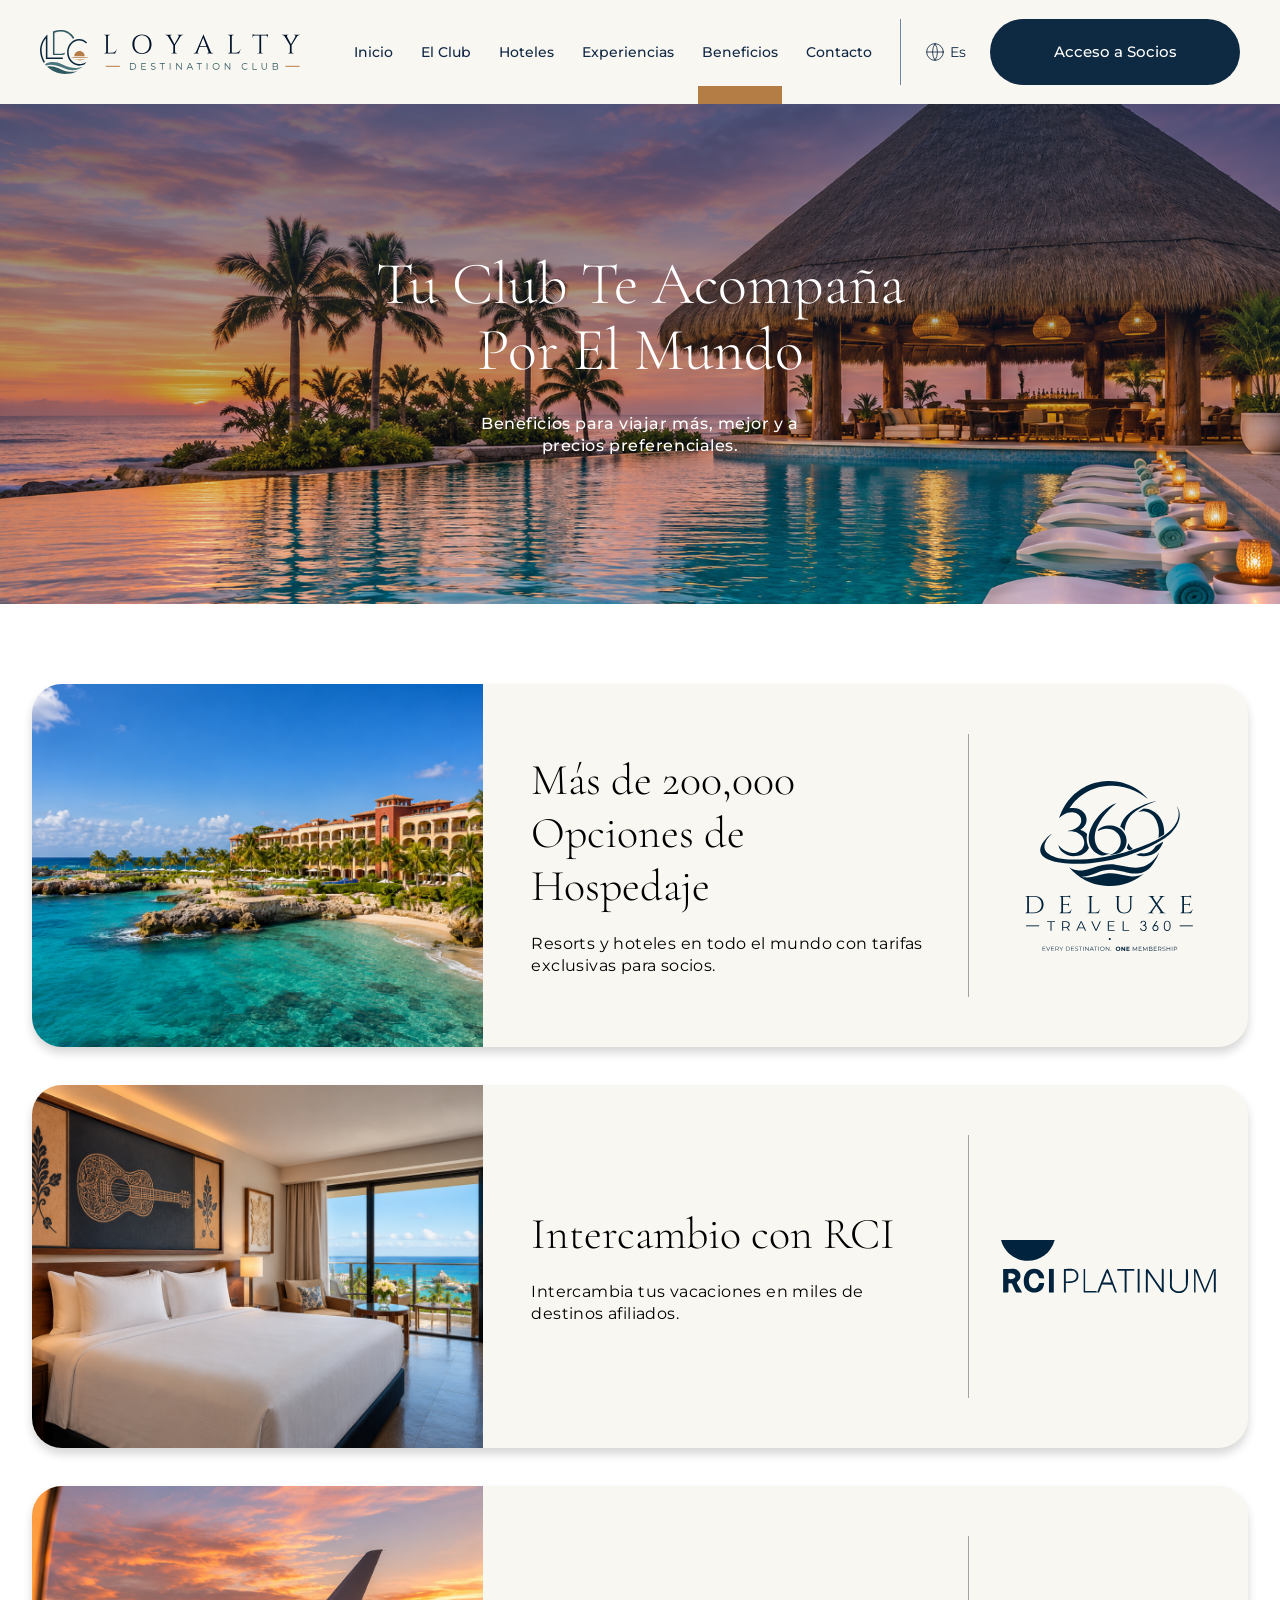
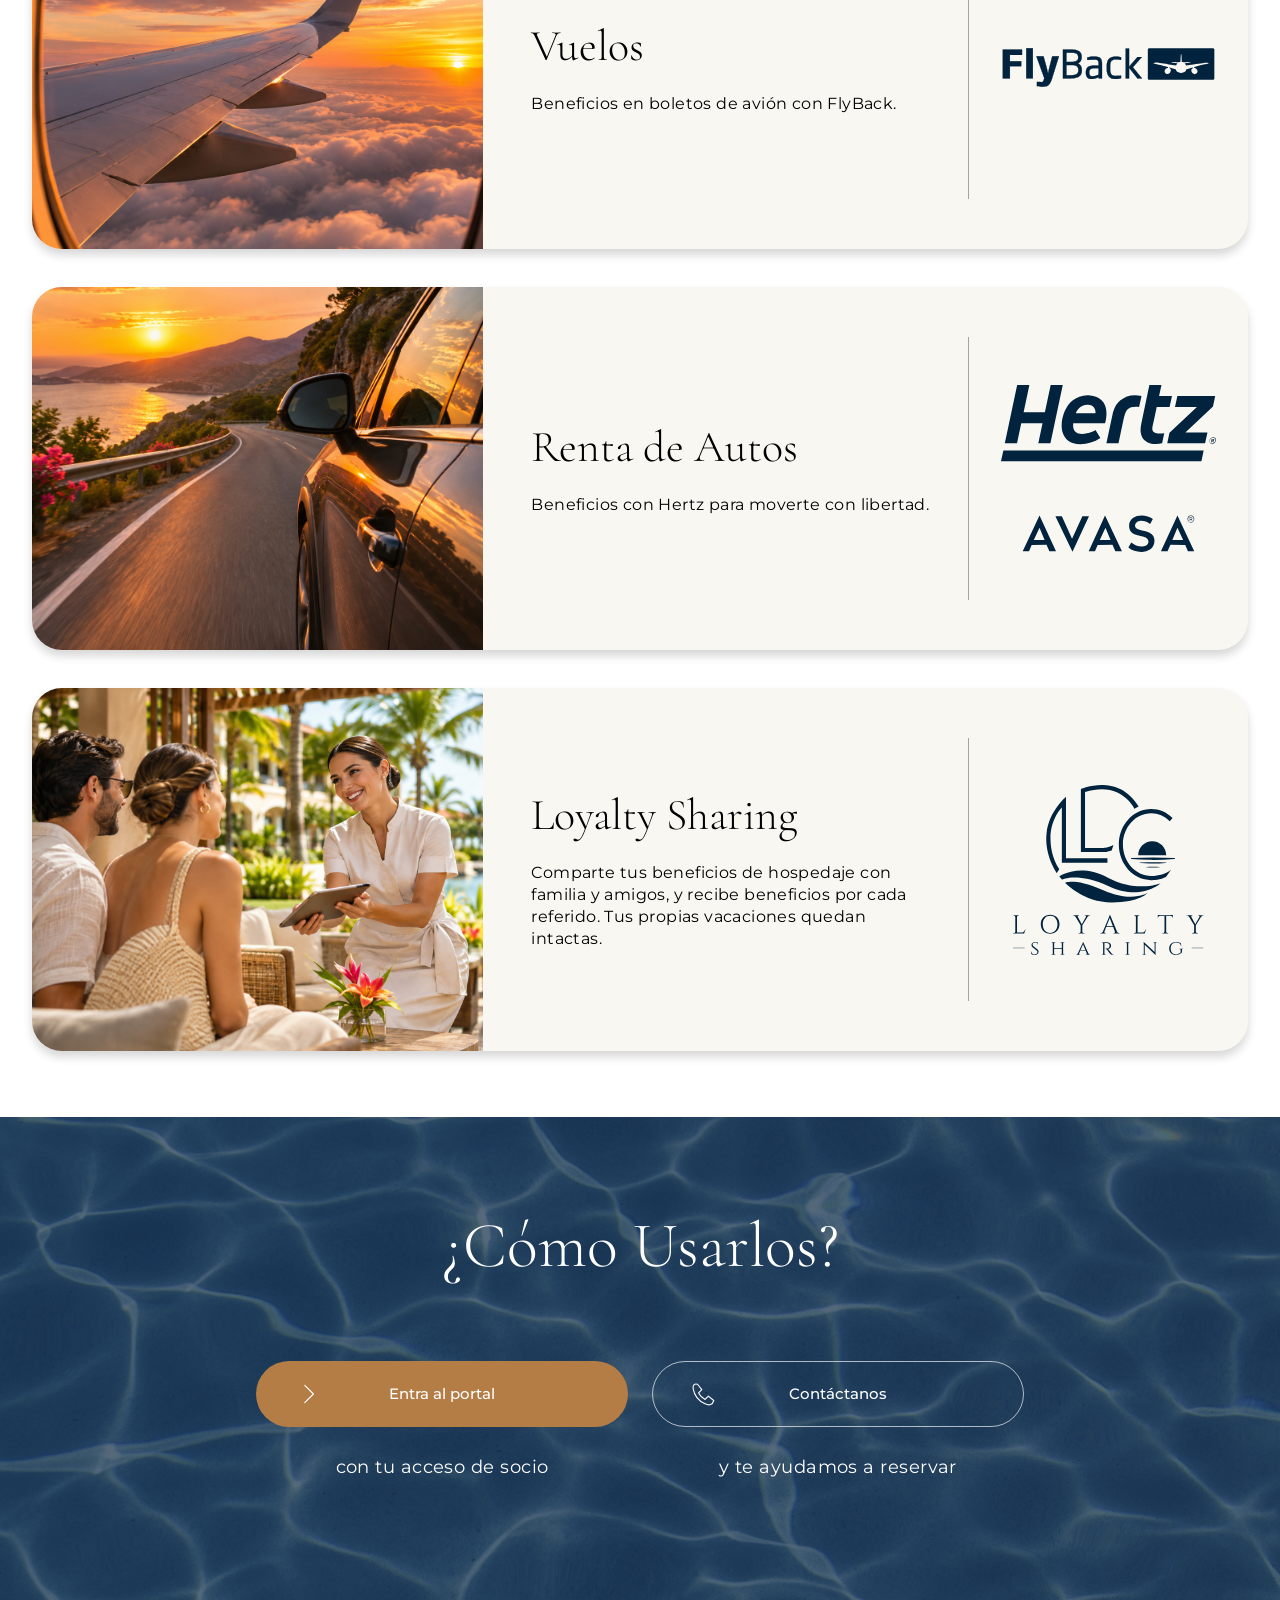
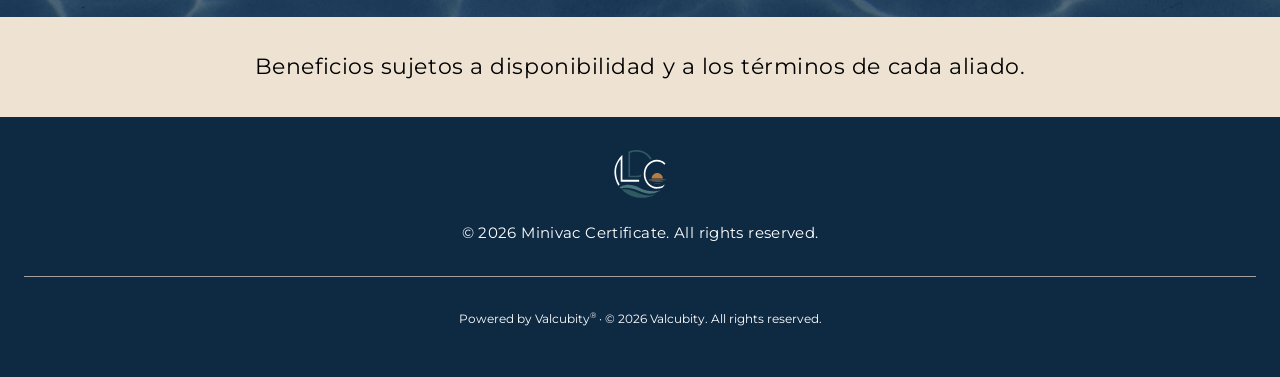
==== beneficios.html @ 190aebc0 "feature: mejoras" ====
<!DOCTYPE html>
<html lang="es">
  <head>
    <meta charset="UTF-8" />
    <meta name="viewport" content="width=device-width, initial-scale=1" />
    <meta
      name="description"
      content="Loyalty Destination Club. Hoteles, viajes y experiencias en el Caribe mexicano."
    />
    <title>Beneficios | Loyalty Destination Club</title>
    <link rel="icon" href="assets/mark.svg" type="image/svg+xml" />
    <link rel="stylesheet" href="fonts/fonts.css" />
    <link rel="stylesheet" href="css/general.css" />
    <link rel="stylesheet" href="css/beneficios.css" />
    <script src="js/principal.js" defer></script>
  </head>
  <body class="">
    <a class="skip-link" href="#contenido">Saltar al contenido</a>

    <!-- COMPONENTE: Cabecera y navegación principal -->
    <header class="site-header">
      <div class="site-header__inner">
        <a class="site-brand" href="index.html" aria-label="Loyalty Destination Club: inicio">
          <img src="assets/logo.svg" alt="Loyalty Destination Club" width="326" height="55" />
        </a>
        <button
          class="menu-toggle"
          type="button"
          aria-label="Abrir menú"
          aria-expanded="false"
          aria-controls="main-navigation"
          data-menu-toggle
        >
          <svg
            class="icon"
            viewBox="0 0 24 24"
            fill="none"
            stroke="currentColor"
            stroke-width="1"
            stroke-linecap="round"
            stroke-linejoin="round"
            aria-hidden="true"
          >
            <path d="M3 5h18M3 12h18M3 19h18" />
          </svg>
        </button>
        <nav class="main-navigation" id="main-navigation" aria-label="Navegación principal">
          <ul>
            <li><a href="index.html">Inicio</a></li>
            <li><a href="el-club.html">El Club</a></li>
            <li><a href="hoteles.html">Hoteles</a></li>
            <li><a href="experiencias.html">Experiencias</a></li>
            <li><a href="beneficios.html" aria-current="page">Beneficios</a></li>
            <li><a href="contacto.html">Contacto</a></li>
          </ul>
        </nav>
        <div class="site-header__actions">
          <button
            class="language-control"
            type="button"
            aria-label="Idioma: español"
            data-action="cambiar-idioma"
          >
            <svg
              class="icon"
              viewBox="0 0 24 24"
              fill="none"
              stroke="currentColor"
              stroke-width="1"
              stroke-linecap="round"
              stroke-linejoin="round"
              aria-hidden="true"
            >
              <circle cx="12" cy="12" r="10" />
              <path d="M2 12h20M12 2a18 18 0 0 1 0 20 18 18 0 0 1 0-20" /></svg
            ><span>Es</span>
          </button>
          <a class="button button--nav" href="login.html">Acceso a Socios</a>
        </div>
      </div>
    </header>

    <main id="contenido">
      <!-- COMPONENTE: Banner principal -->
      <section class="hero" aria-labelledby="hero-title">
        <img class="hero__image" src="assets/hero-beneficios.webp" alt="" fetchpriority="high" />
        <div class="hero__overlay"></div>
        <div class="hero__content">
          <h1 id="hero-title">Tu Club Te Acompaña<br />Por El Mundo</h1>
          <p class="hero__description">
            Beneficios para viajar más, mejor y a<br />precios preferenciales.
          </p>
        </div>
      </section>

      <section class="lista-beneficios" aria-label="Beneficios de la membresía">
        <article class="tarjeta-beneficio">
          <img
            class="foto-beneficio"
            src="assets/beneficio-hospedaje.webp"
            alt="Hotel frente al mar Caribe"
          />
          <div class="texto-beneficio">
            <h2>Más de 200,000<br />Opciones de Hospedaje</h2>
            <p>Resorts y hoteles en todo el mundo con tarifas exclusivas para socios.</p>
          </div>
          <div class="aliado-beneficio">
            <img src="assets/deluxe-travel.svg" alt="Deluxe Travel 360" />
          </div>
        </article>

        <article class="tarjeta-beneficio">
          <img
            class="foto-beneficio"
            src="assets/beneficio-rci.webp"
            alt="Habitación con balcón y vista al mar"
          />
          <div class="texto-beneficio">
            <h2>Intercambio con RCI</h2>
            <p>Intercambia tus vacaciones en miles de destinos afiliados.</p>
          </div>
          <div class="aliado-beneficio">
            <img src="assets/rci-platinum.svg" alt="RCI Platinum" />
          </div>
        </article>

        <article class="tarjeta-beneficio">
          <img
            class="foto-beneficio"
            src="assets/beneficio-vuelos.webp"
            alt="Vista del atardecer desde un avión"
          />
          <div class="texto-beneficio">
            <h2>Vuelos</h2>
            <p>Beneficios en boletos de avión con FlyBack.</p>
          </div>
          <div class="aliado-beneficio"><img src="assets/flyback.svg" alt="FlyBack" /></div>
        </article>

        <article class="tarjeta-beneficio">
          <img
            class="foto-beneficio"
            src="assets/beneficio-autos.webp"
            alt="Automóvil recorriendo una carretera junto al mar"
          />
          <div class="texto-beneficio">
            <h2>Renta de Autos</h2>
            <p>Beneficios con Hertz para moverte con libertad.</p>
          </div>
          <div class="aliado-beneficio"><img src="assets/hertz-avasa.svg" alt="Hertz Avasa" /></div>
        </article>

        <article class="tarjeta-beneficio">
          <img
            class="foto-beneficio"
            src="assets/atencion-socios.webp"
            alt="Una asesora atendiendo a una pareja en el resort"
          />
          <div class="texto-beneficio">
            <h2>Loyalty Sharing</h2>
            <p>
              Comparte tus beneficios de hospedaje con familia y amigos, y recibe beneficios por
              cada referido. Tus propias vacaciones quedan intactas.
            </p>
          </div>
          <div class="aliado-beneficio">
            <img src="assets/loyalty-sharing.svg" alt="Loyalty Sharing" />
          </div>
        </article>
      </section>

      <section class="como-usarlos" aria-labelledby="titulo-uso">
        <h2 id="titulo-uso">¿Cómo Usarlos?</h2>
        <div class="opciones-beneficios">
          <div>
            <a class="button button--gold" href="login.html"
              ><svg
                class="icon"
                viewBox="0 0 24 24"
                fill="none"
                stroke="currentColor"
                stroke-width="1"
                stroke-linecap="round"
                stroke-linejoin="round"
                aria-hidden="true"
              >
                <path d="m9 4 8 8-8 8" /></svg
              >Entra al portal</a
            >
            <p>con tu acceso de socio</p>
          </div>
          <div>
            <a class="button button--outline" href="contacto.html"
              ><svg
                class="icon"
                viewBox="0 0 24 24"
                fill="none"
                stroke="currentColor"
                stroke-width="1"
                stroke-linecap="round"
                stroke-linejoin="round"
                aria-hidden="true"
              >
                <path
                  d="m6 3 4 5-3 3c1.5 3 3 4.5 6 6l3-3 5 4c-1 4-4 5-8 3C6 18 3 13 2 7 1.5 4 3 2 6 3Z"
                /></svg
              >Contáctanos</a
            >
            <p>y te ayudamos a reservar</p>
          </div>
        </div>
      </section>

      <p class="aviso-beneficios">
        Beneficios sujetos a disponibilidad y a los términos de cada aliado.
      </p>
    </main>

    <!-- COMPONENTE: Pie de página -->
    <footer class="site-footer site-footer--dark">
      <img
        class="site-footer__mark"
        src="assets/portal-mark.svg"
        alt="Loyalty Destination Club"
        width="58"
        height="55"
      />
      <p class="site-footer__copyright">© 2026 Minivac Certificate. All rights reserved.</p>
      <div class="site-footer__provider">
        <p>Powered by Valcubity<sup>®</sup> · © 2026 Valcubity. All rights reserved.</p>
      </div>
    </footer>
  </body>
</html>
---- fonts/fonts.css ----
@font-face {
  font-family: "Cormorant Garamond";
  font-style: normal;
  font-weight: 300;
  font-display: swap;
  src: url(./font-1.ttf) format("truetype");
}
@font-face {
  font-family: "Cormorant Garamond";
  font-style: normal;
  font-weight: 400;
  font-display: swap;
  src: url(./font-2.ttf) format("truetype");
}
@font-face {
  font-family: "Montserrat";
  font-style: normal;
  font-weight: 400;
  font-display: swap;
  src: url(./font-3.ttf) format("truetype");
}
@font-face {
  font-family: "Montserrat";
  font-style: normal;
  font-weight: 500;
  font-display: swap;
  src: url(./font-4.ttf) format("truetype");
}
@font-face {
  font-family: "Montserrat";
  font-style: normal;
  font-weight: 600;
  font-display: swap;
  src: url(./font-5.ttf) format("truetype");
}
---- css/general.css ----
/* Colores, tipografías y componentes compartidos del diseño de Adobe XD. */
:root {
  --color-navy: #0e2a43;
  --color-heading: #102844;
  --color-gold: #b57d46;
  --color-gold-dark: #a9732e;
  --color-sand: #f9f7f2;
  --color-white: #ffffff;
  --color-ink: #000000;
  --color-muted: #808080;
  --color-border: #a3a3a3;
  --font-body: "Montserrat", Arial, sans-serif;
  --font-heading: "Cormorant Garamond", Georgia, serif;
  --shadow-card: 0 6px 10px #00000029;
}

/* Estilos base. */
*,
*::before,
*::after {
  box-sizing: border-box;
}

html {
  scroll-behavior: smooth;
  scroll-padding-top: 24px;
}

body {
  margin: 0;
  color: var(--color-ink);
  background: var(--color-white);
  font-family: var(--font-body);
  font-size: 18px;
  line-height: 1.35;
  -webkit-font-smoothing: antialiased;
}

h1,
h2,
h3,
p,
ul,
dl,
dd,
figure {
  margin: 0;
}

h1,
h2,
h3 {
  font-family: var(--font-heading);
  font-weight: 300;
}

a {
  color: inherit;
  text-decoration: none;
}

button,
input,
select,
textarea {
  font: inherit;
}

button {
  cursor: pointer;
}

button:disabled {
  cursor: default;
}

img {
  display: block;
  max-width: 100%;
}

[hidden] {
  display: none !important;
}

:focus-visible {
  outline: 3px solid var(--color-gold);
  outline-offset: 5px;
}

.icon {
  display: block;
  width: 24px;
  height: 24px;
  flex-shrink: 0;
}

.sr-only {
  position: absolute;
  width: 1px;
  height: 1px;
  margin: -1px;
  padding: 0;
  overflow: hidden;
  clip-path: inset(50%);
  white-space: nowrap;
  border: 0;
}

.skip-link {
  position: fixed;
  top: -100px;
  left: 20px;
  z-index: 100;
  padding: 12px;
  background: var(--color-white);
  color: var(--color-heading);
}

.skip-link:focus {
  top: 12px;
}

.wide-container {
  width: 100%;
  max-width: 1694px;
  margin-inline: auto;
}

.section--sand {
  background: var(--color-sand);
}

.section--navy {
  background: var(--color-navy);
  color: var(--color-white);
}

.eyebrow {
  color: var(--color-gold);
  font-family: var(--font-body);
  font-size: 18px;
  font-weight: 500;
  line-height: 22px;
  letter-spacing: 0.035em;
}

/* Botones y enlaces de acción. */
.button {
  display: inline-flex;
  align-items: center;
  justify-content: center;
  gap: 8px;
  min-height: 80px;
  max-width: 100%;
  padding: 18px 54px;
  border: 1px solid transparent;
  border-radius: 999px;
  background: var(--color-navy);
  color: var(--color-white);
  font-size: 18px;
  font-weight: 500;
  line-height: 24px;
  text-align: center;
  transition: background-color 180ms ease;
}

.button:hover {
  background: #1a405f;
}

.button--gold {
  background: var(--color-gold);
}

.button--gold:hover {
  background: var(--color-gold-dark);
}

.button--outline {
  border-color: #ffffffa6;
  background: transparent;
}

.button--outline:hover {
  background: #ffffff1a;
}

.button--wide {
  width: 590px;
}

.inline-link {
  display: inline;
  padding: 0;
  border: 0;
  background: transparent;
  color: inherit;
  text-decoration: underline;
  text-underline-offset: 2px;
}

/* Cabecera y navegación principal. */
.site-header {
  position: relative;
  z-index: 30;
  height: 128px;
  background: var(--color-sand);
}

.site-header__inner {
  display: flex;
  align-items: center;
  justify-content: space-between;
  gap: 40px;
  width: calc(100% - 128px);
  max-width: 1668px;
  height: 100%;
  margin-inline: auto;
}

.site-brand {
  flex-shrink: 0;
}

.site-brand img {
  width: 326px;
  height: auto;
}

.main-navigation {
  align-self: stretch;
  margin-left: auto;
}

.main-navigation ul {
  display: flex;
  align-items: stretch;
  gap: 42px;
  height: 100%;
  padding: 0;
  list-style: none;
}

.main-navigation li {
  display: flex;
}

.main-navigation a {
  position: relative;
  display: flex;
  align-items: center;
  color: var(--color-heading);
  font-size: 18px;
  font-weight: 500;
  white-space: nowrap;
}

.main-navigation a[aria-current="page"]::after {
  position: absolute;
  bottom: 0;
  left: -4px;
  right: -4px;
  height: 24px;
  background: var(--color-gold);
  content: "";
}

.site-header__actions {
  display: flex;
  align-items: center;
  gap: 40px;
  padding-left: 32px;
  border-left: 1px solid #6989a5;
}

.language-control {
  display: flex;
  align-items: center;
  gap: 5px;
  padding: 0;
  border: 0;
  background: transparent;
  color: var(--color-heading);
  font-size: 14px;
}

.language-control .icon {
  width: 20px;
  height: 20px;
}

.button--nav {
  width: 308px;
  padding-inline: 24px;
}

.menu-toggle {
  display: none;
  align-items: center;
  justify-content: center;
  padding: 8px;
  border: 0;
  background: transparent;
  color: var(--color-heading);
}

/* Banner principal. */
.hero {
  position: relative;
  display: flex;
  align-items: center;
  justify-content: center;
  min-height: 570px;
  padding: 60px 32px;
  overflow: hidden;
  color: var(--color-white);
  text-align: center;
}

.hero__image,
.hero__overlay {
  position: absolute;
  inset: 0;
  width: 100%;
  height: 100%;
}

.hero__image {
  object-fit: cover;
}

.hero__overlay {
  background: linear-gradient(180deg, #102844 0%, #03080e00 100%);
  opacity: 0.59;
}

.hero__content {
  position: relative;
  width: 100%;
  max-width: 1260px;
}

.hero h1 {
  font-size: 66px;
  line-height: 1.1;
}

.hero .eyebrow + h1 {
  margin-top: 18px;
}

.hero__description {
  margin-top: 40px;
  font-size: 18px;
  font-weight: 500;
  line-height: 24px;
  letter-spacing: 0.035em;
}

.hero__actions {
  display: flex;
  align-items: center;
  justify-content: center;
  flex-wrap: wrap;
  gap: 22px;
  margin-top: 44px;
}

.hero__actions .button {
  min-width: 308px;
}

/* Encabezados y acciones de sección. */
.section-heading {
  text-align: center;
}

.section-heading h2 {
  margin-top: 14px;
  color: var(--color-heading);
  font-size: 66px;
  line-height: 74px;
}

.section-heading__description {
  margin-top: 24px;
  font-size: 18px;
  line-height: 24px;
  letter-spacing: 0.025em;
}

.section--navy .section-heading h2 {
  color: var(--color-white);
}

.section-actions {
  display: flex;
  align-items: center;
  justify-content: center;
  flex-wrap: wrap;
  gap: 24px;
  text-align: center;
}

.section-label {
  color: var(--color-gold);
  font-family: var(--font-body);
  font-size: 30px;
  font-weight: 500;
  line-height: 36px;
}

/* Tarjeta de hotel. */
.hotel-card {
  height: 100%;
  overflow: hidden;
  border-radius: 40px;
  background: var(--color-white);
  color: var(--color-ink);
  box-shadow: var(--shadow-card);
}

.hotel-card > img {
  width: 100%;
  height: 278px;
  object-fit: cover;
}

.hotel-card__body {
  display: flex;
  align-items: center;
  justify-content: space-between;
  gap: 16px;
  min-height: 116px;
  padding: 24px 32px;
}

.hotel-card__body > div {
  min-width: 0;
}

.hotel-card__location {
  margin-bottom: 4px;
  color: var(--color-gold);
  font-size: 14px;
  font-weight: 500;
  line-height: 18px;
  letter-spacing: 0.025em;
}

.hotel-card h3 {
  font-size: 40px;
  line-height: 44px;
}

.hotel-card__link {
  display: flex;
  align-items: center;
  justify-content: center;
  width: 42px;
  height: 42px;
  flex-shrink: 0;
  padding: 8px;
  border: 1px solid #6989a5;
  border-radius: 50%;
  background: transparent;
  color: var(--color-heading);
}

.hotel-card__link:hover {
  background: var(--color-sand);
}

.hotel-grid {
  display: grid;
  grid-template-columns: repeat(4, minmax(0, 1fr));
  gap: 40px 26px;
  width: 100%;
  max-width: 1634px;
  margin-inline: auto;
}

/* Carrusel compartido: la lista sigue siendo desplazable sin JavaScript. */
.carousel {
  --carousel-visible: 3;
  --carousel-gap: 38px;
  position: relative;
  width: calc(100% - 160px);
  max-width: 1510px;
  margin-inline: auto;
}

.carousel__track {
  display: grid;
  grid-auto-flow: column;
  grid-auto-columns: calc(
    (100% - (var(--carousel-visible) - 1) * var(--carousel-gap)) / var(--carousel-visible)
  );
  gap: var(--carousel-gap);
  margin: 0;
  padding: 0 0 14px;
  overflow-x: auto;
  list-style: none;
  scroll-snap-type: x mandatory;
  scroll-behavior: smooth;
  scrollbar-width: none;
}

.carousel__track::-webkit-scrollbar {
  display: none;
}

.carousel__slide {
  min-width: 0;
  scroll-snap-align: start;
}

.carousel__control {
  position: absolute;
  top: 50%;
  z-index: 1;
  display: flex;
  align-items: center;
  justify-content: center;
  width: 52px;
  height: 60px;
  padding: 4px;
  border: 0;
  background: transparent;
  color: var(--color-heading);
  transform: translateY(-50%);
}

.carousel__control .icon {
  width: 48px;
  height: 48px;
  stroke-width: 1.5;
}

.carousel__control--previous {
  left: -90px;
}

.carousel__control--next {
  right: -90px;
}

.carousel__control:disabled {
  opacity: 0.45;
}

.section--navy .carousel__control {
  color: #9fbbd2;
}

/* Información de contacto. */
.contact-section {
  padding: 118px 40px 90px;
  background: var(--color-white);
}

.contact-section__inner {
  display: grid;
  grid-template-columns: minmax(0, 620px) minmax(0, 1fr);
  align-items: center;
  gap: 76px;
  width: 100%;
  max-width: 1610px;
  margin-inline: auto;
}

.contact-section__heading h2 {
  margin-top: 14px;
  font-size: 66px;
  line-height: 78px;
}

.contact-section__heading > p:last-child {
  margin-top: 24px;
  font-size: 18px;
  line-height: 24px;
  letter-spacing: 0.025em;
}

.contact-section__details {
  display: grid;
  grid-template-columns: 1fr 1fr 1.1fr 1.4fr;
  gap: 38px;
}

.contact-item dt {
  font-weight: 500;
}

.contact-item dt > .icon {
  width: 44px;
  height: 44px;
  margin-bottom: 24px;
}

.contact-item dt,
.contact-item dd {
  font-size: 18px;
  line-height: 22px;
  letter-spacing: 0.025em;
}

/* Pie de página. */
.site-footer {
  padding: 54px 24px 48px;
  background: var(--color-white);
  text-align: center;
}

.site-footer__mark {
  width: 58px;
  height: 53px;
  margin-inline: auto;
}

.site-footer__copyright {
  margin-top: 24px;
  font-size: 18px;
  line-height: 22px;
  letter-spacing: 0.025em;
}

.site-footer__provider {
  max-width: 1356px;
  margin: 32px auto 0;
  padding-top: 28px;
  border-top: 1px solid #a3a3a3;
  font-size: 14px;
  line-height: 20px;
}

.site-footer sup {
  font-size: 0.7em;
}

.site-footer--dark {
  padding-top: 28px;
  background: var(--color-navy);
  color: var(--color-white);
}

/* Adaptación a pantallas de escritorio más pequeñas. */
@media (max-width: 1599px) {
  body {
    font-size: 15px;
  }
  .site-header {
    height: 104px;
  }
  .site-header__inner {
    width: calc(100% - 80px);
    gap: 28px;
  }
  .site-brand img {
    width: 260px;
  }
  .main-navigation ul {
    gap: 28px;
  }
  .main-navigation a {
    font-size: 14px;
  }
  .main-navigation a[aria-current="page"]::after {
    height: 18px;
  }
  .site-header__actions {
    gap: 24px;
    padding-left: 24px;
  }
  .button {
    min-height: 66px;
    padding: 16px 38px;
    font-size: 15px;
  }
  .button--nav {
    width: 250px;
    padding-inline: 20px;
  }
  .button--wide {
    width: 500px;
  }
  .hero {
    min-height: 500px;
  }
  .hero h1 {
    font-size: 60px;
  }
  .hero__description {
    font-size: 16px;
    line-height: 22px;
    margin-top: 30px;
  }
  .hero__actions .button {
    min-width: 260px;
  }
  .eyebrow {
    font-size: 15px;
    line-height: 20px;
  }
  .section-heading h2 {
    font-size: 58px;
    line-height: 66px;
  }
  .section-heading__description {
    font-size: 16px;
    line-height: 22px;
  }
  .hotel-card h3 {
    font-size: 32px;
    line-height: 38px;
  }
  .hotel-card__body {
    padding: 20px 26px;
  }
  .hotel-card > img {
    height: 235px;
  }
  .contact-section__inner {
    grid-template-columns: minmax(0, 470px) minmax(0, 1fr);
    gap: 44px;
  }
  .contact-section__heading h2 {
    font-size: 52px;
    line-height: 62px;
  }
  .contact-section__details {
    gap: 24px;
  }
  .contact-item dt,
  .contact-item dd,
  .contact-section__heading > p:last-child {
    font-size: 14px;
    line-height: 20px;
  }
  .site-footer__copyright {
    font-size: 15px;
  }
  .site-footer__provider {
    font-size: 12px;
  }
}

@media (max-width: 1199px) {
  .site-header__inner {
    gap: 20px;
    width: calc(100% - 56px);
  }
  .site-brand img {
    width: 230px;
  }
  .main-navigation ul {
    gap: 20px;
  }
  .main-navigation a {
    font-size: 12px;
  }
  .site-header__actions {
    gap: 18px;
    padding-left: 18px;
  }
  .button--nav {
    width: 210px;
    font-size: 13px;
  }
  .hotel-grid {
    gap: 28px;
  }
  .hotel-card__body {
    padding-inline: 22px;
  }
  .hotel-card h3 {
    font-size: 28px;
    line-height: 32px;
  }
  .hotel-card__link {
    width: 36px;
    height: 36px;
    padding: 6px;
  }
  .carousel {
    --carousel-gap: 28px;
  }
  .carousel--hotels .hotel-card__body {
    padding-inline: 24px;
  }
  .contact-section {
    padding-block: 80px;
  }
  .contact-section__inner {
    grid-template-columns: 1fr;
    gap: 48px;
  }
}

/* Navegación móvil. */
@media (max-width: 1099px) {
  .site-header {
    height: 92px;
  }
  .site-header__inner {
    gap: 18px;
  }
  .site-brand {
    margin-right: auto;
  }
  .site-brand img {
    width: 240px;
  }
  .menu-toggle {
    display: flex;
  }
  .main-navigation {
    position: absolute;
    top: 100%;
    left: 0;
    right: 0;
    display: none;
    height: auto;
    padding: 12px 28px;
    background: var(--color-sand);
    border-top: 1px solid #d9d5cd;
    box-shadow: 0 8px 16px #00000014;
  }
  .main-navigation.is-open {
    display: block;
  }
  .main-navigation ul {
    flex-direction: column;
    gap: 0;
  }
  .main-navigation li {
    display: block;
  }
  .main-navigation a {
    display: block;
    padding: 14px 16px;
    font-size: 15px;
  }
  .main-navigation a[aria-current="page"]::after {
    top: 10px;
    bottom: 10px;
    left: 0;
    right: auto;
    width: 4px;
    height: auto;
  }
  .site-header__actions {
    gap: 20px;
  }
  .carousel {
    --carousel-visible: 2;
  }
  .hotel-grid {
    grid-template-columns: repeat(2, minmax(0, 1fr));
  }
}

@media (max-width: 767px) {
  body {
    font-size: 14px;
  }
  .site-header {
    height: 84px;
  }
  .site-header__inner {
    width: calc(100% - 32px);
    gap: 12px;
  }
  .site-brand img {
    width: 180px;
  }
  .site-header__actions {
    padding-left: 0;
    border-left: 0;
    gap: 10px;
  }
  .language-control {
    display: none;
  }
  .button {
    min-height: 54px;
    padding: 14px 26px;
    font-size: 13px;
    line-height: 20px;
  }
  .button--nav {
    width: auto;
    min-height: 46px;
    padding-inline: 18px;
    font-size: 11px;
    white-space: nowrap;
  }
  .button--wide {
    width: min(100%, 420px);
  }
  .hero {
    min-height: 390px;
    padding: 64px 24px;
  }
  .hero h1 {
    font-size: 46px;
    line-height: 1.08;
  }
  .hero__description {
    margin-top: 24px;
    font-size: 13px;
    line-height: 20px;
  }
  .hero__actions {
    gap: 14px;
    margin-top: 28px;
  }
  .hero__actions .button {
    min-width: 0;
  }
  .eyebrow {
    font-size: 12px;
    line-height: 18px;
  }
  .section-heading h2 {
    margin-top: 12px;
    font-size: 42px;
    line-height: 1.08;
  }
  .section-heading__description {
    margin-top: 20px;
    font-size: 13px;
    line-height: 21px;
  }
  .section-actions {
    gap: 14px;
  }
  .section-label {
    font-size: 20px;
    line-height: 26px;
  }
  .hotel-grid {
    gap: 24px 18px;
  }
  .hotel-card {
    border-radius: 28px;
  }
  .hotel-card > img {
    height: 190px;
  }
  .hotel-card__body {
    min-height: 102px;
    padding: 18px;
    gap: 10px;
  }
  .hotel-card__location {
    font-size: 9px;
    line-height: 14px;
  }
  .hotel-card h3 {
    font-size: 27px;
    line-height: 30px;
  }
  .hotel-card__link {
    width: 32px;
    height: 32px;
    padding: 6px;
  }
  .carousel {
    --carousel-visible: 1;
    --carousel-gap: 20px;
    width: calc(100% - 72px);
  }
  .carousel__control {
    width: 36px;
    height: 44px;
  }
  .carousel__control .icon {
    width: 32px;
    height: 32px;
  }
  .carousel__control--previous {
    left: -42px;
  }
  .carousel__control--next {
    right: -42px;
  }
  .contact-section {
    padding: 56px 24px;
  }
  .contact-section__heading h2 {
    font-size: 42px;
    line-height: 1.08;
  }
  .contact-section__heading > p:last-child {
    margin-top: 20px;
    font-size: 13px;
    line-height: 21px;
  }
  .contact-section__details {
    grid-template-columns: repeat(2, minmax(0, 1fr));
    gap: 32px 24px;
  }
  .contact-item dt > .icon {
    width: 32px;
    height: 32px;
    margin-bottom: 16px;
  }
  .contact-item dt,
  .contact-item dd {
    font-size: 12px;
    line-height: 19px;
  }
  .site-footer {
    padding: 36px 24px 32px;
  }
  .site-footer__mark {
    width: 48px;
    height: auto;
  }
  .site-footer__copyright {
    margin-top: 20px;
    font-size: 11px;
    line-height: 18px;
  }
  .site-footer__provider {
    margin-top: 24px;
    padding-top: 24px;
    font-size: 9px;
    line-height: 16px;
  }
  .desktop-break {
    display: none;
  }
}

@media (max-width: 479px) {
  .site-brand img {
    width: 156px;
  }
  .site-header__inner {
    gap: 8px;
  }
  .menu-toggle {
    padding: 4px;
  }
  .menu-toggle .icon {
    width: 22px;
    height: 22px;
  }
  .button--nav {
    padding: 12px 14px;
    font-size: 9px;
    min-height: 42px;
  }
  .hero h1 {
    font-size: 40px;
  }
  .hotel-grid {
    grid-template-columns: 1fr;
  }
  .hotel-card > img {
    height: 225px;
  }
  .hotel-card h3 {
    font-size: 32px;
    line-height: 36px;
  }
}

@media (max-width: 359px) {
  .site-brand img {
    width: 135px;
  }
  .button--nav {
    padding-inline: 10px;
    font-size: 8px;
  }
}

@media (prefers-reduced-motion: reduce) {
  html {
    scroll-behavior: auto;
  }
  .carousel__track {
    scroll-behavior: auto;
  }
  * {
    transition: none !important;
  }
}
---- css/beneficios.css ----
/* Tarjetas de beneficios. */
.lista-beneficios {
  display: grid;
  gap: 38px;
  max-width: 1664px;
  margin: 80px auto 66px;
  padding: 0 32px;
}

.tarjeta-beneficio {
  display: grid;
  grid-template-columns: 37.125% 39.875% 23%;
  min-height: 363px;
  overflow: hidden;
  border-radius: 30px;
  background: var(--color-sand);
  box-shadow: var(--shadow-card);
}

.foto-beneficio {
  width: 100%;
  height: 363px;
  object-fit: cover;
}

.texto-beneficio {
  align-self: center;
  padding: 40px 38px 40px 86px;
}

.texto-beneficio h2 {
  color: #000;
  font-size: 56px;
  line-height: 1.2;
}

.texto-beneficio p {
  max-width: 430px;
  margin-top: 20px;
  font-size: 18px;
  line-height: 22px;
  letter-spacing: 0.025em;
}

.aliado-beneficio {
  display: flex;
  align-items: center;
  justify-content: center;
  margin: 50px 0;
  padding: 28px 52px;
  border-left: 1px solid #a3a3a3;
}

.aliado-beneficio img {
  width: 100%;
  max-width: 225px;
  max-height: 170px;
  object-fit: contain;
}

/* Accesos al portal y a Contacto. */
.como-usarlos {
  min-height: 500px;
  padding: 86px 24px 100px;
  color: #fff;
  text-align: center;
  background:
    linear-gradient(#0e2a43b3, #0e2a43b3),
    url("../assets/fondo-como-usarlos.webp") center / cover;
}

.como-usarlos h2 {
  color: #fff;
  font-size: 64px;
}

.opciones-beneficios {
  display: flex;
  justify-content: center;
  gap: 24px;
  margin-top: 72px;
}

.opciones-beneficios .button {
  position: relative;
  min-width: 372px;
}

.opciones-beneficios .icon {
  position: absolute;
  left: 38px;
  width: 26px;
  height: 26px;
}

.opciones-beneficios p {
  margin-top: 28px;
  font-size: 18px;
  letter-spacing: 0.025em;
}

.aviso-beneficios {
  padding: 34px 24px;
  background: #eee3d3;
  font-size: 22px;
  line-height: 32px;
  text-align: center;
  letter-spacing: 0.025em;
}

@media (max-width: 1599px) {
  .texto-beneficio {
    padding-left: 48px;
  }
  .texto-beneficio h2 {
    font-size: 44px;
  }
  .texto-beneficio p {
    font-size: 16px;
  }
  .aliado-beneficio {
    padding-inline: 32px;
  }
}

@media (max-width: 1099px) {
  .texto-beneficio {
    padding: 30px;
  }
  .texto-beneficio h2 {
    font-size: 36px;
  }
  .texto-beneficio p {
    font-size: 14px;
  }
  .aliado-beneficio {
    padding-inline: 24px;
  }
}

@media (max-width: 767px) {
  .lista-beneficios {
    gap: 28px;
    margin-block: 40px;
    padding-inline: 24px;
  }
  .tarjeta-beneficio {
    grid-template-columns: 1fr;
    border-radius: 24px;
  }
  .foto-beneficio {
    height: 240px;
    min-height: 0;
  }
  .texto-beneficio {
    padding: 28px;
  }
  .texto-beneficio h2 {
    font-size: 36px;
  }
  .texto-beneficio p {
    margin-top: 16px;
    line-height: 1.6;
  }
  .aliado-beneficio {
    margin: 0 28px;
    padding: 24px 0;
    border-left: 0;
    border-top: 1px solid #a3a3a3;
  }
  .aliado-beneficio img {
    max-width: 160px;
    max-height: 115px;
  }
  .como-usarlos {
    min-height: 0;
    padding: 56px 24px;
  }
  .como-usarlos h2 {
    font-size: 44px;
  }
  .opciones-beneficios {
    flex-direction: column;
    gap: 36px;
    margin-top: 36px;
  }
  .opciones-beneficios .button {
    width: 100%;
    min-width: 0;
    max-width: 372px;
  }
  .opciones-beneficios p {
    margin-top: 16px;
    font-size: 14px;
  }
  .aviso-beneficios {
    padding: 24px;
    font-size: 13px;
    line-height: 1.6;
  }
}
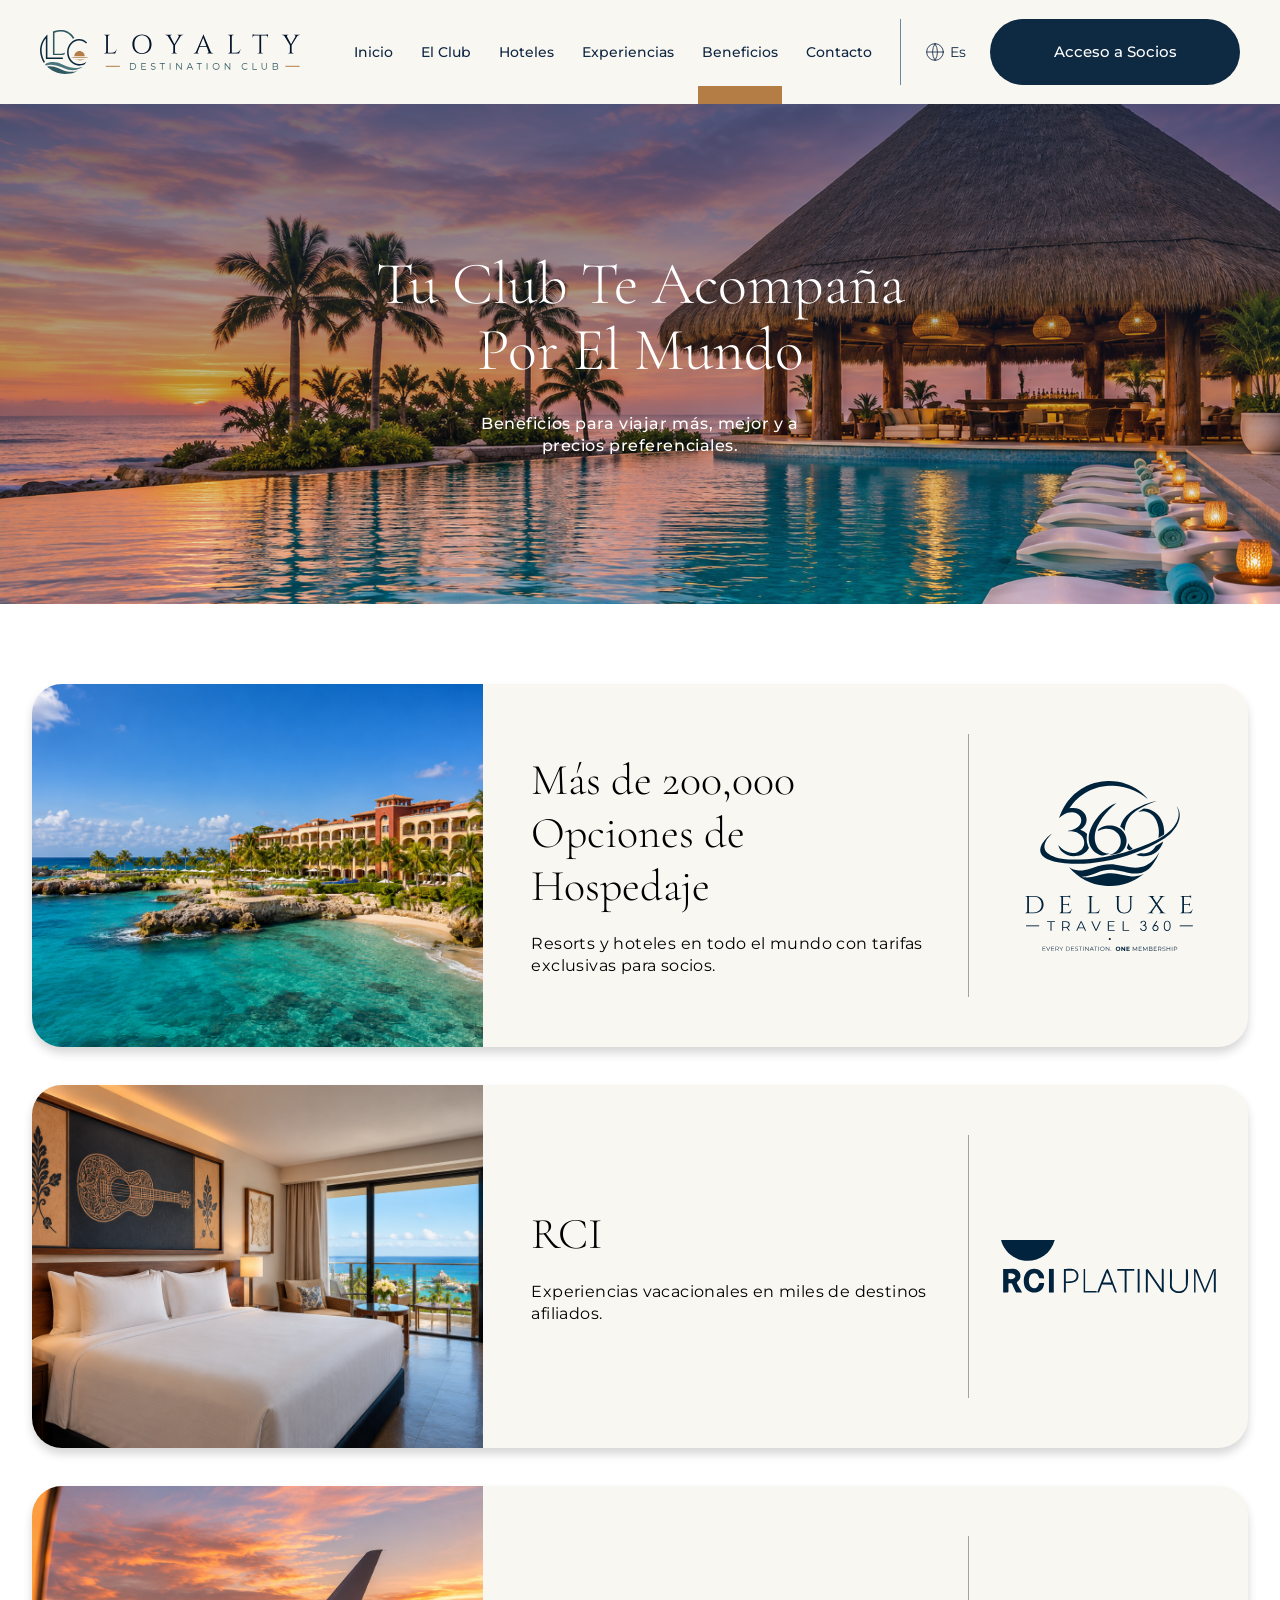
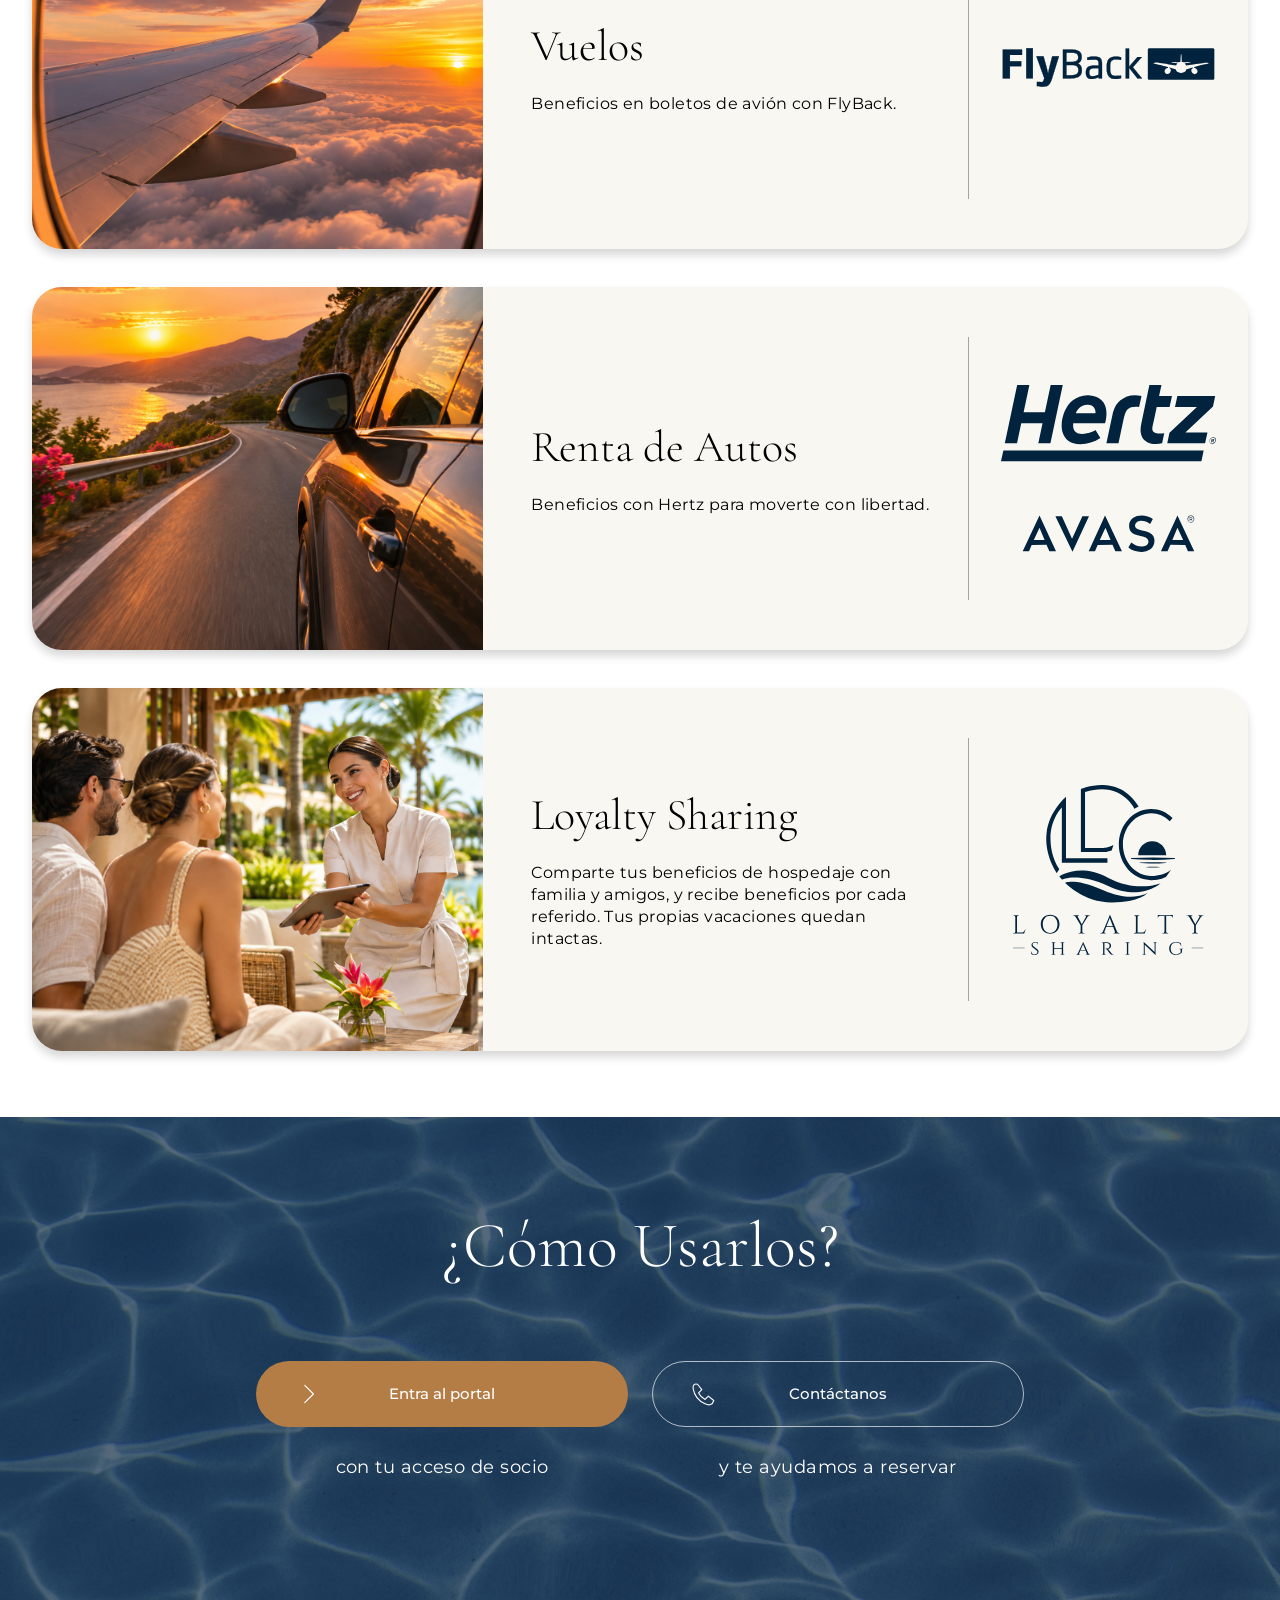
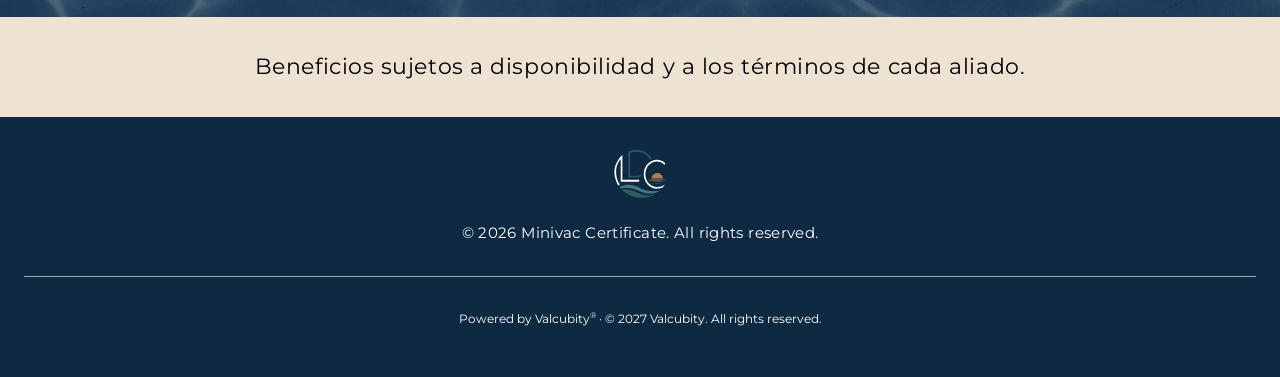
==== commit 82faac7e: "feature: correciones" ====
--- a/beneficios.html
+++ b/beneficios.html
@@ -75,7 +75,7 @@
               <path d="M2 12h20M12 2a18 18 0 0 1 0 20 18 18 0 0 1 0-20" /></svg
             ><span>Es</span>
           </button>
-          <a class="button button--nav" href="login.html">Acceso a Socios</a>
+          <a class="button button--nav" href="https://emmachuche.github.io/loyalty-static-files/login.html">Acceso a Socios</a>
         </div>
       </div>
     </header>
@@ -116,8 +116,8 @@
             alt="Habitación con balcón y vista al mar"
           />
           <div class="texto-beneficio">
-            <h2>Intercambio con RCI</h2>
-            <p>Intercambia tus vacaciones en miles de destinos afiliados.</p>
+            <h2>RCI</h2>
+            <p>Experiencias vacacionales en miles de destinos afiliados.</p>
           </div>
           <div class="aliado-beneficio">
             <img src="assets/rci-platinum.svg" alt="RCI Platinum" />
@@ -227,7 +227,7 @@
       />
       <p class="site-footer__copyright">© 2026 Minivac Certificate. All rights reserved.</p>
       <div class="site-footer__provider">
-        <p>Powered by Valcubity<sup>®</sup> · © 2026 Valcubity. All rights reserved.</p>
+        <p>Powered by Valcubity<sup>®</sup> · © 2027 Valcubity. All rights reserved.</p>
       </div>
     </footer>
   </body>
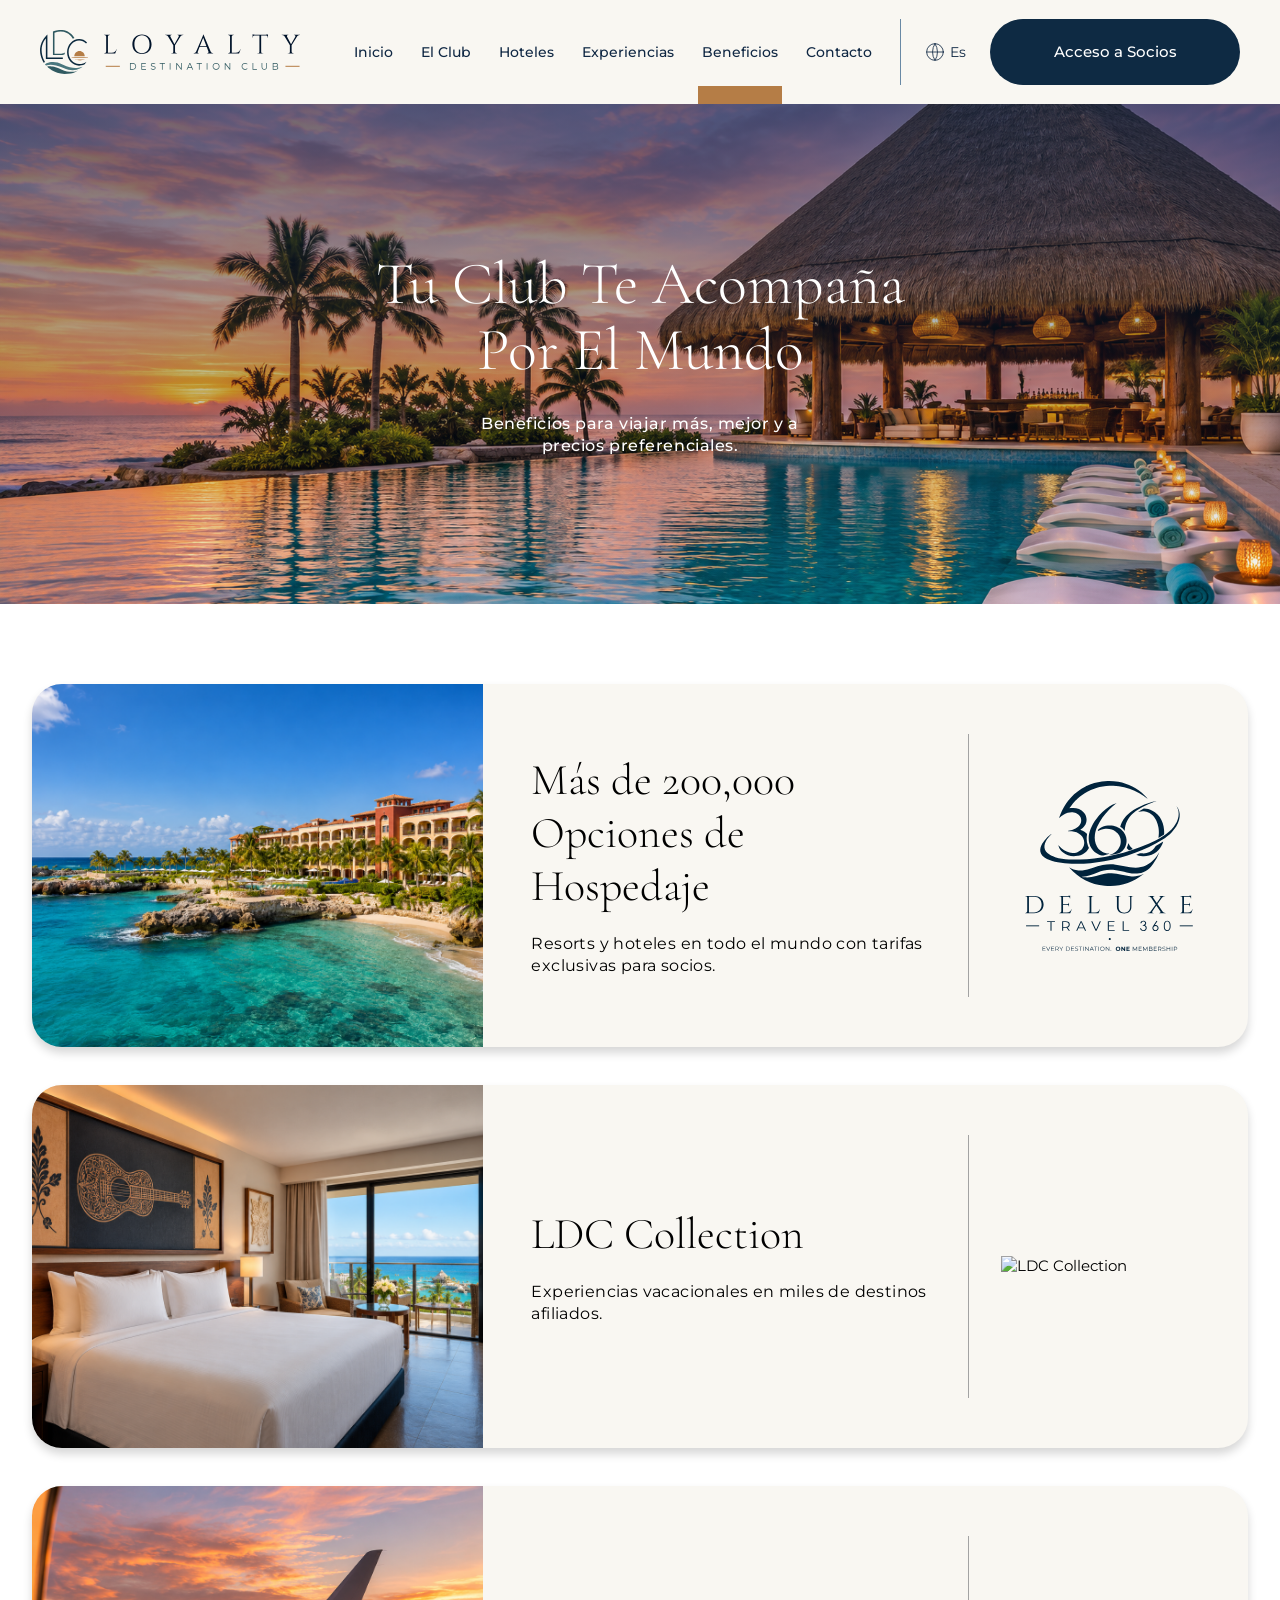
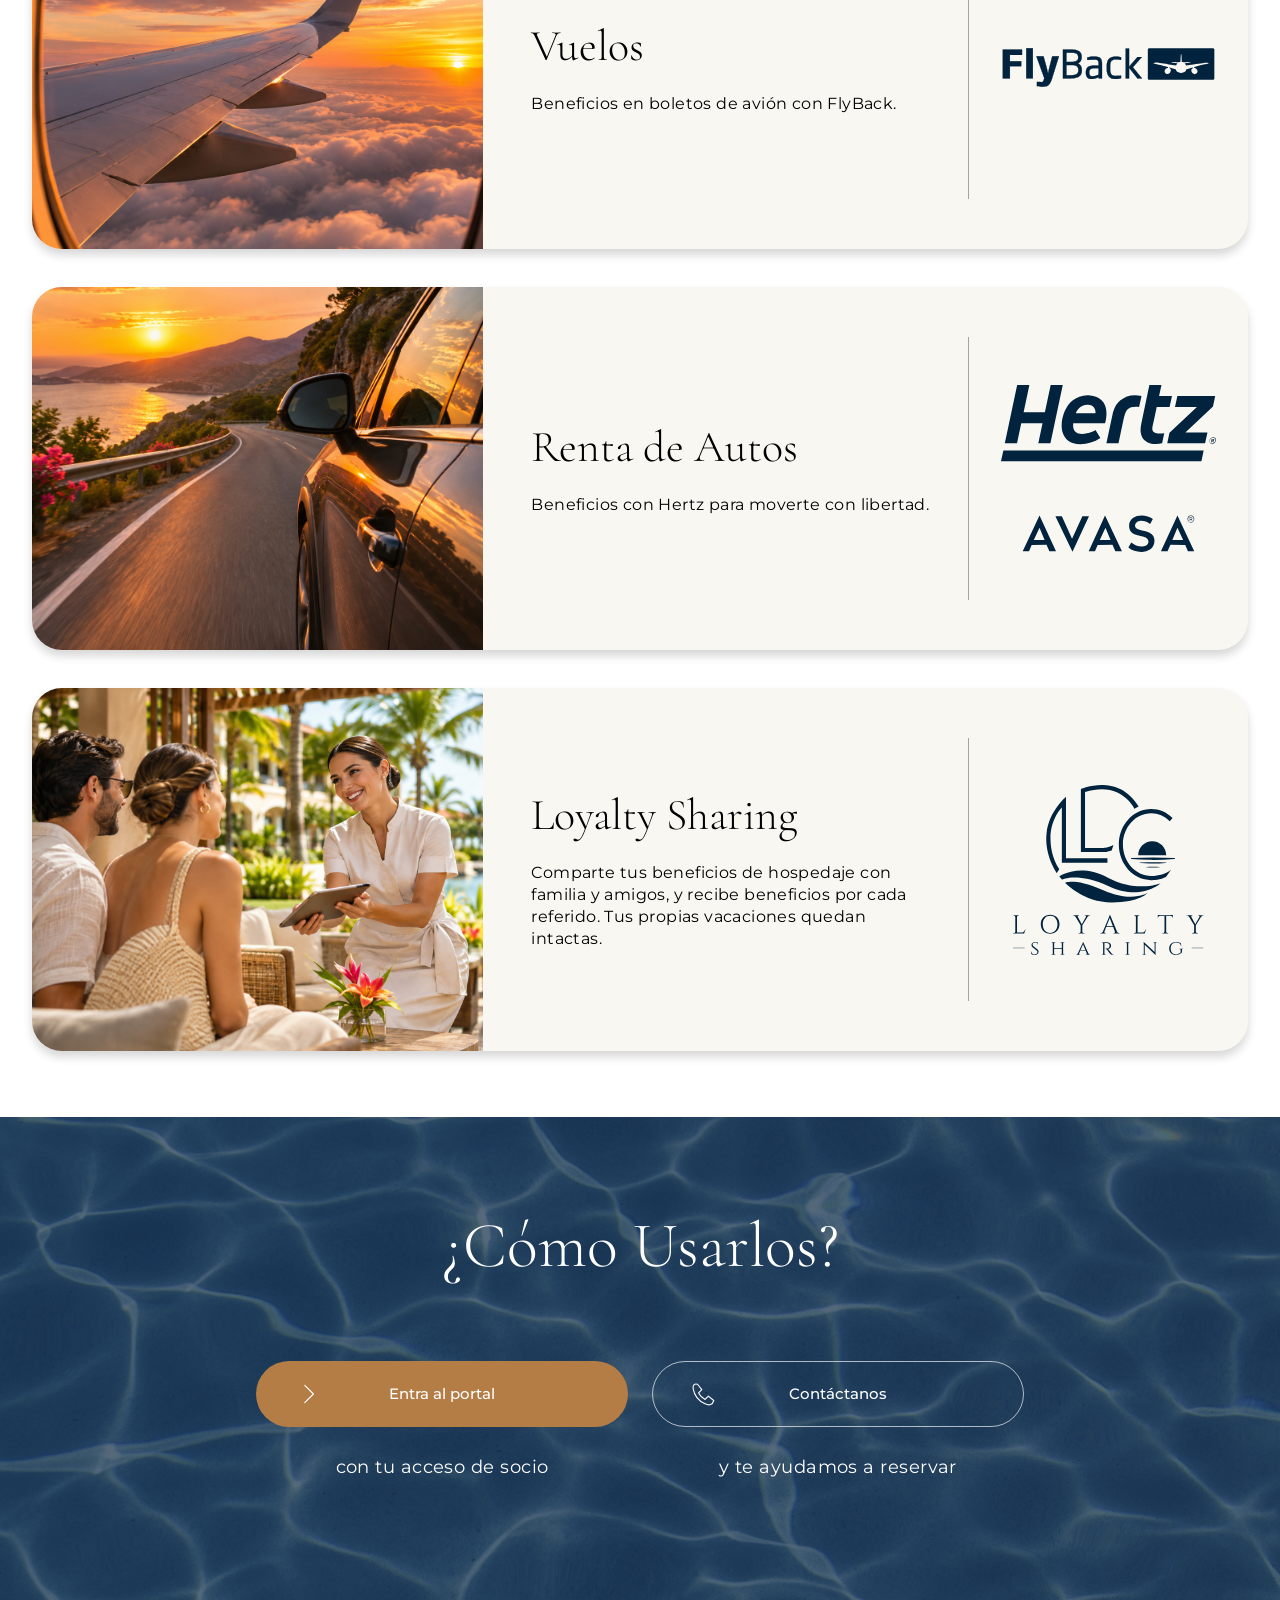
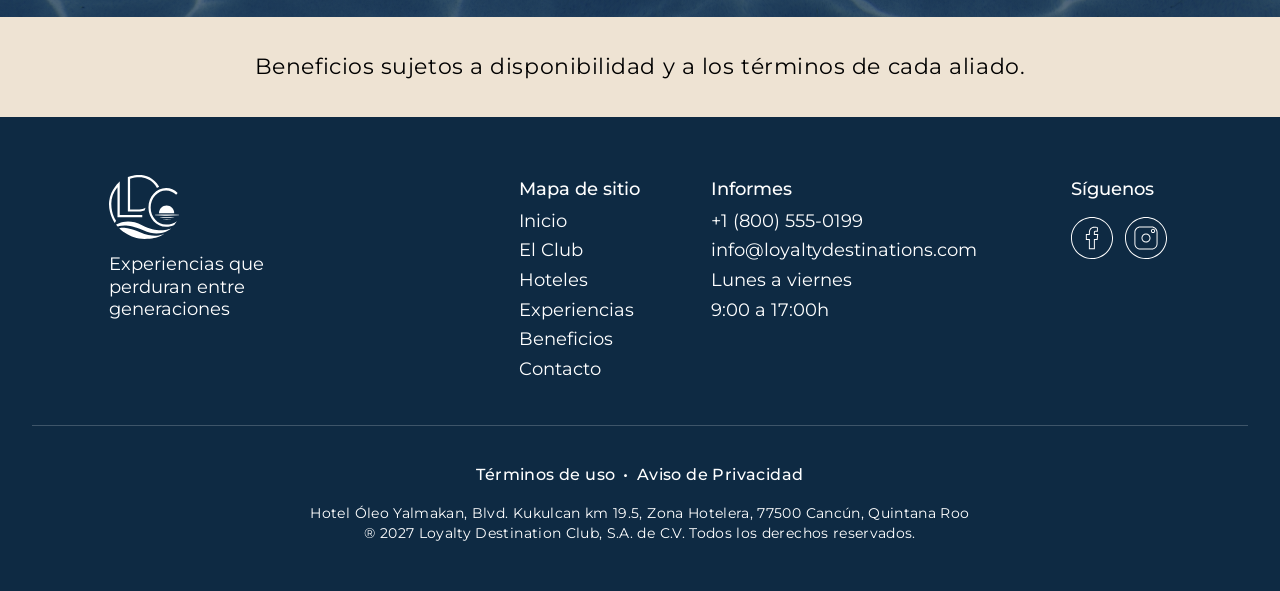
==== commit 407b1d60: "feature: cambios de imágenes y textos y footer" ====
--- a/beneficios.html
+++ b/beneficios.html
@@ -12,6 +12,8 @@
     <link rel="stylesheet" href="fonts/fonts.css" />
     <link rel="stylesheet" href="css/general.css" />
     <link rel="stylesheet" href="css/beneficios.css" />
+    <link rel="stylesheet" href="css/footer.css" />
+
     <script src="js/principal.js" defer></script>
   </head>
   <body class="">
@@ -116,11 +118,11 @@
             alt="Habitación con balcón y vista al mar"
           />
           <div class="texto-beneficio">
-            <h2>RCI</h2>
+            <h2>LDC Collection</h2>
             <p>Experiencias vacacionales en miles de destinos afiliados.</p>
           </div>
           <div class="aliado-beneficio">
-            <img src="assets/rci-platinum.svg" alt="RCI Platinum" />
+            <img src="assets/LDC-logo.svg" alt="LDC Collection" />
           </div>
         </article>
 
@@ -173,7 +175,7 @@
         <h2 id="titulo-uso">¿Cómo Usarlos?</h2>
         <div class="opciones-beneficios">
           <div>
-            <a class="button button--gold" href="login.html"
+            <a class="button button--gold" href="https://emmachuche.github.io/loyalty-static-files/"
               ><svg
                 class="icon"
                 viewBox="0 0 24 24"
@@ -217,17 +219,59 @@
     </main>
 
     <!-- COMPONENTE: Pie de página -->
-    <footer class="site-footer site-footer--dark">
-      <img
-        class="site-footer__mark"
-        src="assets/portal-mark.svg"
-        alt="Loyalty Destination Club"
-        width="58"
-        height="55"
-      />
-      <p class="site-footer__copyright">© 2026 Minivac Certificate. All rights reserved.</p>
-      <div class="site-footer__provider">
-        <p>Powered by Valcubity<sup>®</sup> · © 2027 Valcubity. All rights reserved.</p>
+    <footer class="footer-principal">
+      <div class="footer-contenido">
+        <div class="footer-marca">
+          <a class="footer-logo" href="index.html" aria-label="Loyalty Destination Club: inicio">
+            <span class="icono icono-logo-footer m-auto color-white icono-tamanio-footer"></span>
+          </a>
+          <p class="footer-frase">Experiencias que<br />perduran entre<br />generaciones</p>
+        </div>
+    
+        <nav class="footer-navegacion" aria-label="Mapa del sitio">
+          <h2 class="footer-titulo">Mapa de sitio</h2>
+          <ul class="footer-enlaces">
+            <li><a href="index.html">Inicio</a></li>
+            <li><a href="el-club.html">El Club</a></li>
+            <li><a href="hoteles.html">Hoteles</a></li>
+            <li><a href="experiencias.html">Experiencias</a></li>
+            <li><a href="beneficios.html">Beneficios</a></li>
+            <li><a href="contacto.html">Contacto</a></li>
+          </ul>
+        </nav>
+    
+        <div class="footer-informes">
+          <h2 class="footer-titulo">Informes</h2>
+          <a href="tel:+18005550199">+1 (800) 555-0199</a>
+          <a href="mailto:info@loyaltydestinations.com">info@loyaltydestinations.com</a>
+          <p>Lunes a viernes<br />9:00 a 17:00h</p>
+        </div>
+    
+        <div class="footer-social">
+          <h2 class="footer-titulo">Síguenos</h2>
+          <div class="footer-redes">
+            <a class="footer-red" href="#" aria-label="Facebook">
+              <span class="icono icono-facebook m-auto color-white icono-tamanio-footer-redes"></span>
+            </a>
+            <a class="footer-red" href="#" aria-label="Instagram">
+              <span class="icono icono-instagram m-auto color-white icono-tamanio-footer-redes"></span>
+            </a>
+          </div>
+        </div>
+      </div>
+    
+      <div class="footer-legal">
+        <div class="footer-legal-enlaces">
+          <a href="#" data-action="terminos-uso">Términos de uso</a>
+          <span aria-hidden="true">•</span>
+          <a href="#" data-action="aviso-privacidad">Aviso de Privacidad</a>
+        </div>
+        <p class="footer-direccion">
+          Hotel Óleo Yalmakan, Blvd. Kukulcan km 19.5, Zona Hotelera, 77500 Cancún, Quintana Roo
+        </p>
+        <p class="footer-derechos">
+          ® 2027 Loyalty Destination Club, S.A. de C.V. Todos los derechos reservados.
+        </p>
       </div>
     </footer>
   </body>
--- a/css/footer.css
+++ b/css/footer.css
@@ -0,0 +1,225 @@
+
+.footer-principal {
+  padding: 58px 32px 48px;
+  background-color: #0e2a43;
+  color: #fff;
+  font-family: "Montserrat", Arial, sans-serif;
+  font-size: 18px;
+  font-weight: 400;
+  line-height: 1.65;
+}
+
+.icon {
+  -webkit-mask-size: contain;
+  mask-size: contain;
+  -webkit-mask-repeat: no-repeat;
+  mask-repeat: no-repeat;
+  -webkit-mask-position: center;
+  mask-position: center;
+  transition: background-color 0.3s ease;
+}
+
+.color-white {
+  background-color: #fff;
+}
+
+.icono-tamanio-footer {
+  display: inline-block;
+  width: 70px;
+  height: 64px;
+}
+
+.icono-tamanio-footer-redes {
+  display: inline-block;
+  width: 42px;
+  height: 42px;
+}
+
+.icono-logo-footer {
+  -webkit-mask-image: url('../SVG/footer-logo.svg');
+  mask-image: url('../SVG/footer-logo.svg');
+}
+
+.icono-facebook {
+  -webkit-mask-image: url('../SVG/footer-facebook.svg');
+  mask-image: url('../SVG/footer-facebook.svg');
+}
+
+.icono-instagram {
+  -webkit-mask-image: url('../SVG/footer-instagram.svg');
+  mask-image: url('../SVG/footer-instagram.svg');
+}
+
+.footer-principal,
+.footer-principal * {
+  box-sizing: border-box;
+}
+
+.footer-principal a {
+  color: inherit;
+  text-decoration: none;
+}
+
+.footer-principal a:hover {
+  text-decoration: underline;
+}
+
+.footer-principal a:focus-visible {
+  outline: 2px solid #d4ad7d;
+  outline-offset: 6px;
+}
+
+.footer-principal p,
+.footer-principal h2 {
+  margin: 0;
+}
+
+.footer-contenido {
+  display: grid;
+  grid-template-columns: 350px 132px 300px 100px;
+  gap: 60px;
+  width: 100%;
+  max-width: 1062px;
+  margin: 0 auto;
+  padding-bottom: 40px;
+}
+
+.footer-contenido > * {
+  min-width: 0;
+}
+
+.footer-logo {
+  display: flex;
+  align-items: center;
+  justify-content: center;
+  width: 70px;
+  height: 64px;
+}
+
+.footer-logo svg,
+.footer-logo img {
+  display: block;
+  width: 100%;
+  height: 100%;
+  max-width: 100%;
+  object-fit: contain;
+}
+
+.footer-principal .footer-frase {
+  margin-top: 14px;
+  line-height: 1.25;
+}
+
+.footer-principal .footer-titulo {
+  margin-bottom: 2px;
+  color: inherit;
+  font-family: inherit;
+  font-size: 18px;
+  font-weight: 500;
+  line-height: 1.65;
+  text-transform: none;
+}
+
+.footer-enlaces {
+  margin: 0;
+  padding: 0;
+  list-style: none;
+}
+
+.footer-informes > a {
+  display: block;
+  overflow-wrap: anywhere;
+}
+
+.footer-redes {
+  display: flex;
+  gap: 12px;
+  margin-top: 12px;
+}
+
+.footer-red {
+  display: flex;
+  flex: 0 0 42px;
+  align-items: center;
+  justify-content: center;
+  width: 42px;
+  height: 42px;
+}
+
+.footer-red svg,
+.footer-red img {
+  display: block;
+  width: 42px;
+  height: 42px;
+  max-width: 100%;
+  object-fit: contain;
+}
+
+.footer-legal {
+  max-width: 1630px;
+  margin: 0 auto;
+  padding-top: 36px;
+  border-top: 1px solid #ffffff33;
+  text-align: center;
+}
+
+.footer-legal-enlaces {
+  display: flex;
+  flex-wrap: wrap;
+  justify-content: center;
+  gap: 8px;
+  margin-bottom: 16px;
+  font-size: 16px;
+  font-weight: 500;
+  letter-spacing: 0.025em;
+}
+
+.footer-direccion,
+.footer-derechos {
+  font-size: 14px;
+  line-height: 1.4;
+  letter-spacing: 0.025em;
+}
+
+@media (max-width: 1199px) {
+  .footer-contenido {
+    grid-template-columns: 1.3fr 1fr 1.6fr 100px;
+    gap: 36px;
+  }
+
+  .footer-principal,
+  .footer-principal .footer-titulo {
+    font-size: 15px;
+  }
+}
+
+@media (max-width: 767px) {
+  .footer-principal {
+    padding: 40px 24px 32px;
+  }
+
+  .footer-contenido {
+    grid-template-columns: 1fr 1.5fr;
+    gap: 32px 24px;
+    padding-bottom: 32px;
+  }
+
+  .footer-marca,
+  .footer-social {
+    grid-column: 1 / -1;
+  }
+
+  .footer-legal {
+    padding-top: 28px;
+  }
+
+  .footer-legal-enlaces {
+    font-size: 13px;
+  }
+
+  .footer-direccion,
+  .footer-derechos {
+    font-size: 11px;
+    line-height: 1.6;
+  }
+}
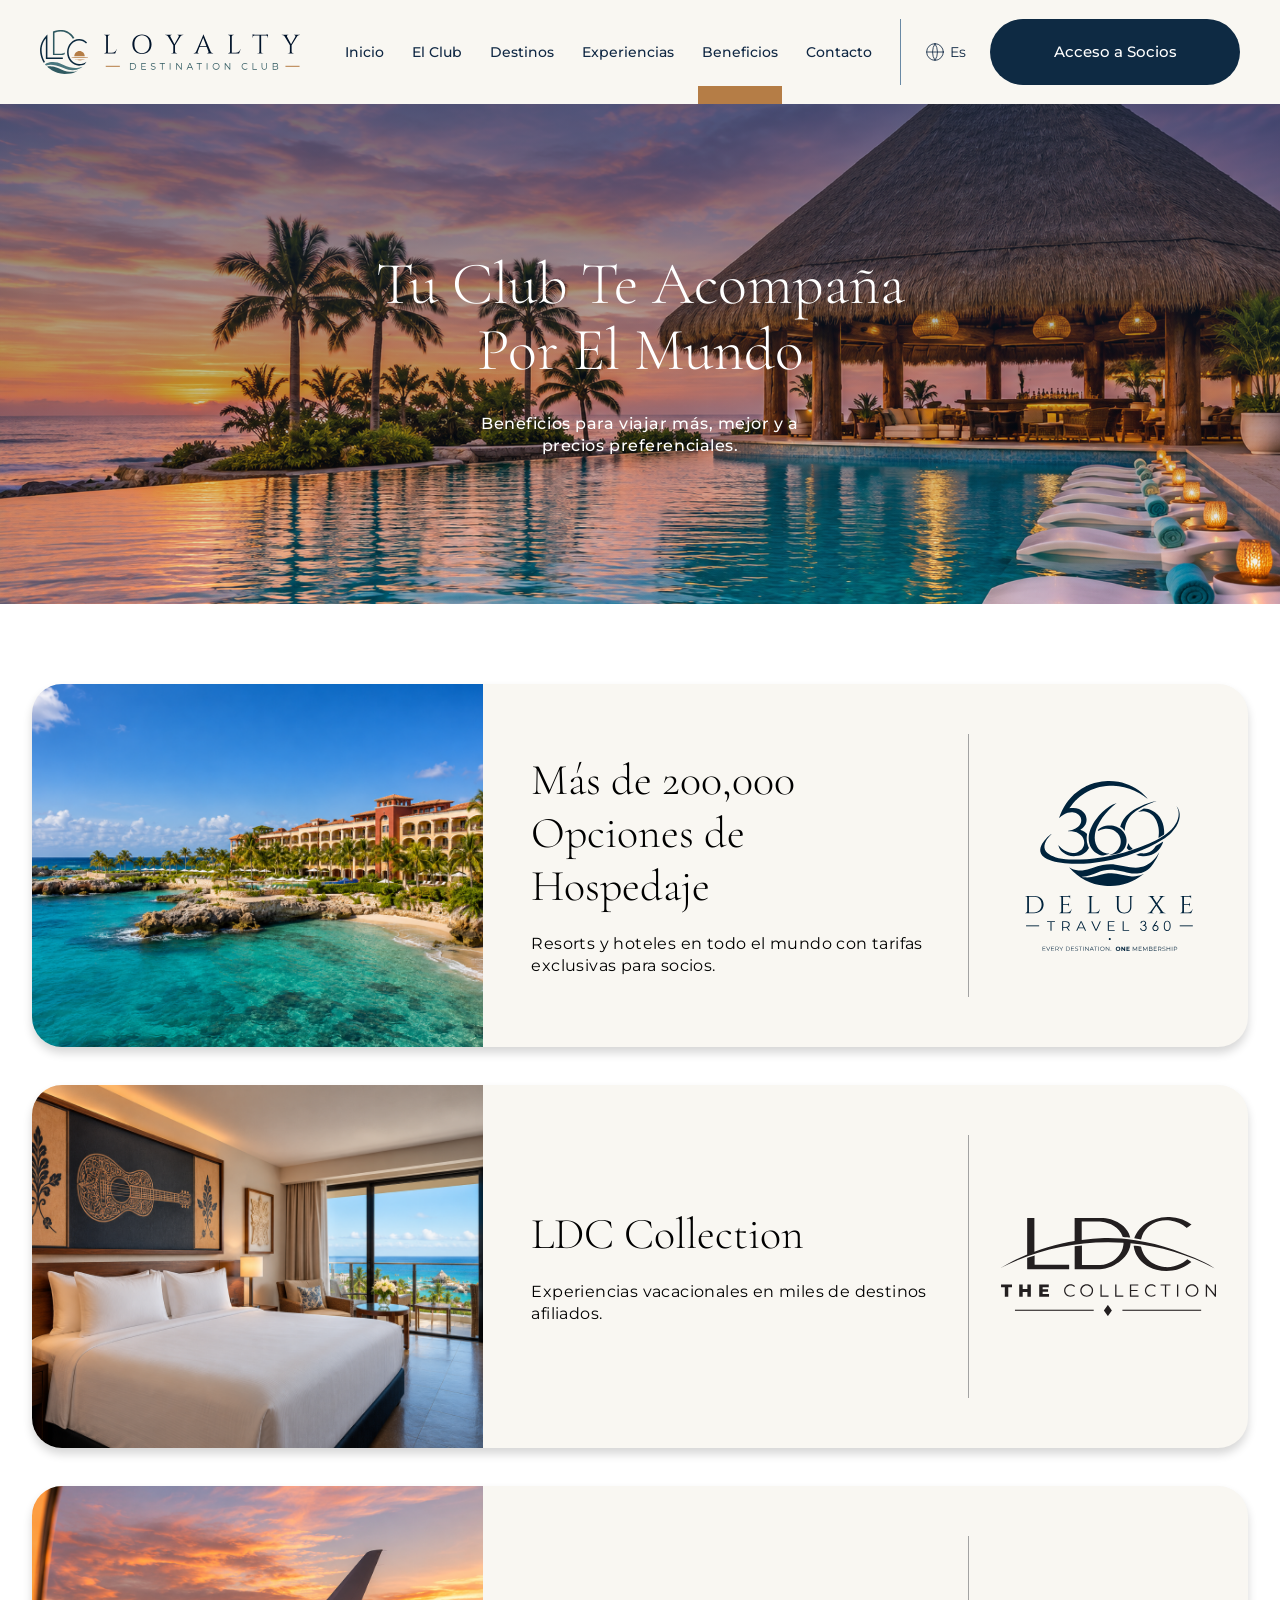
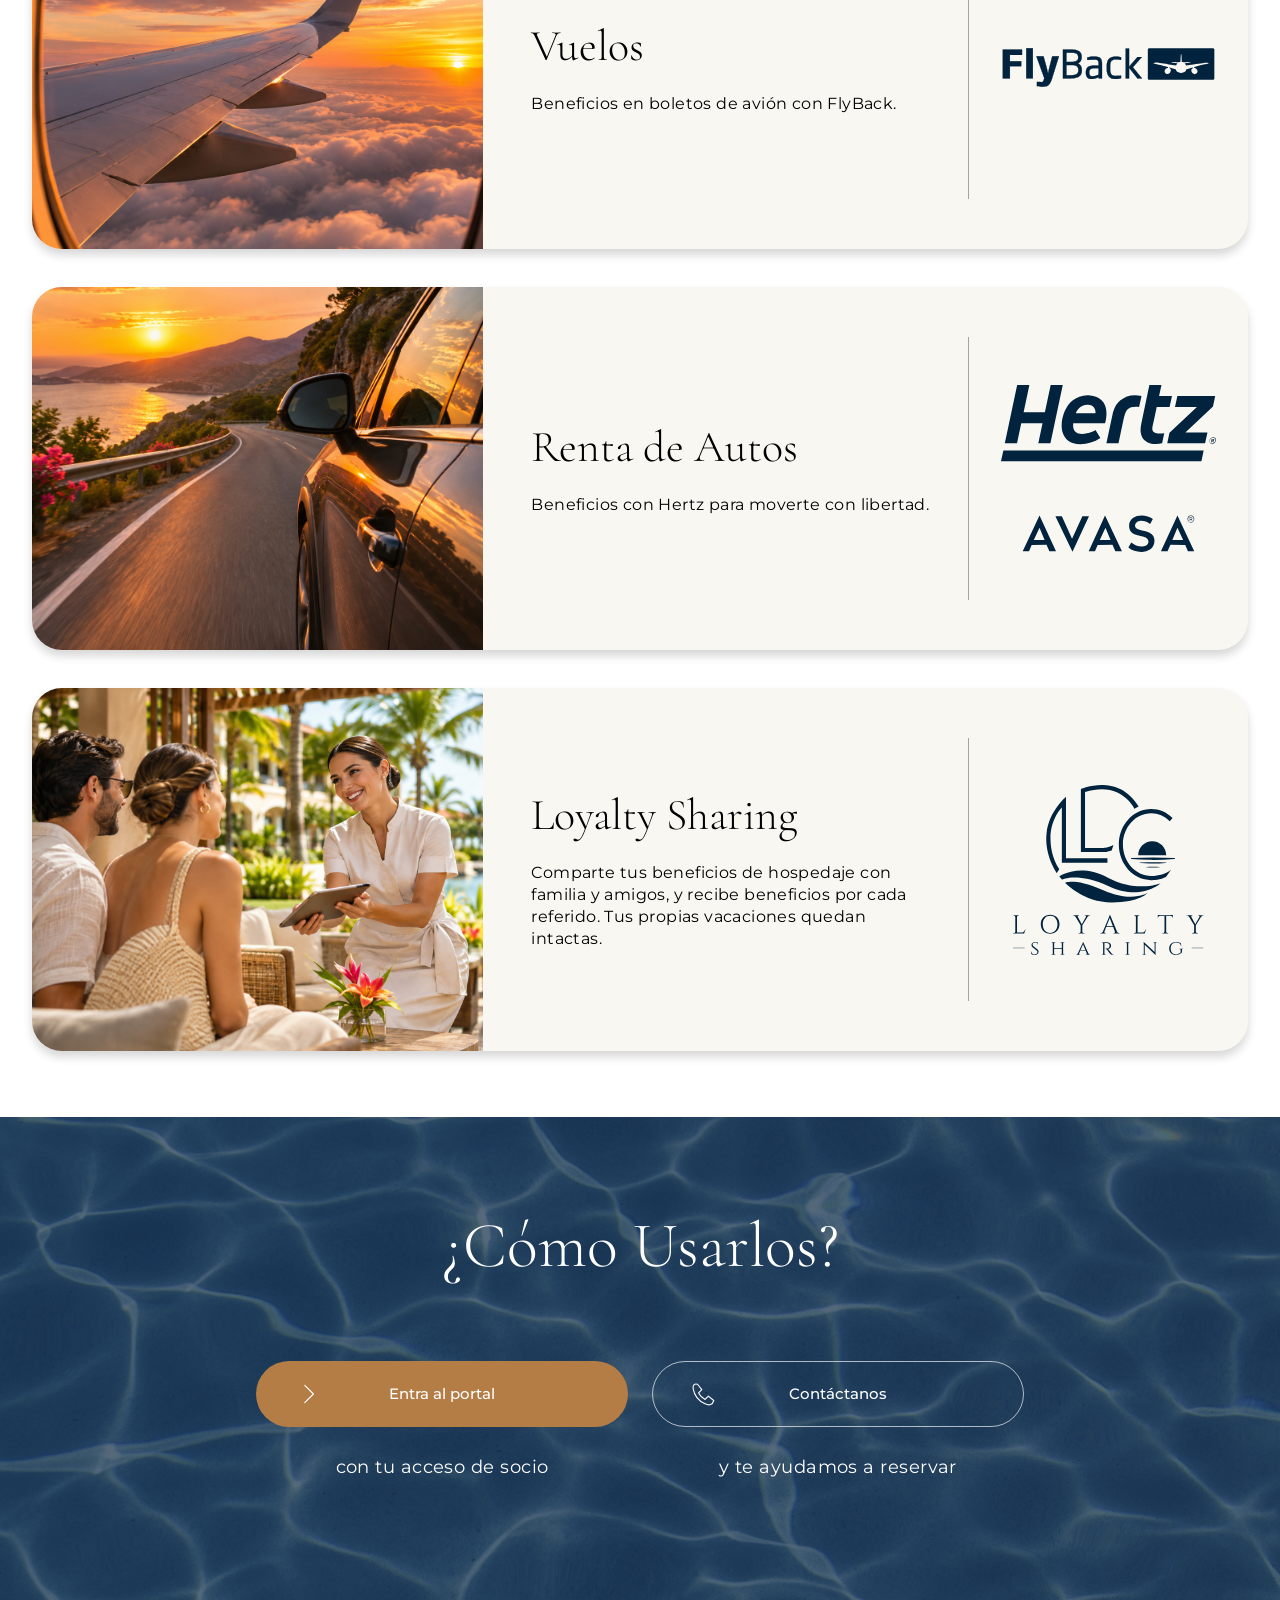
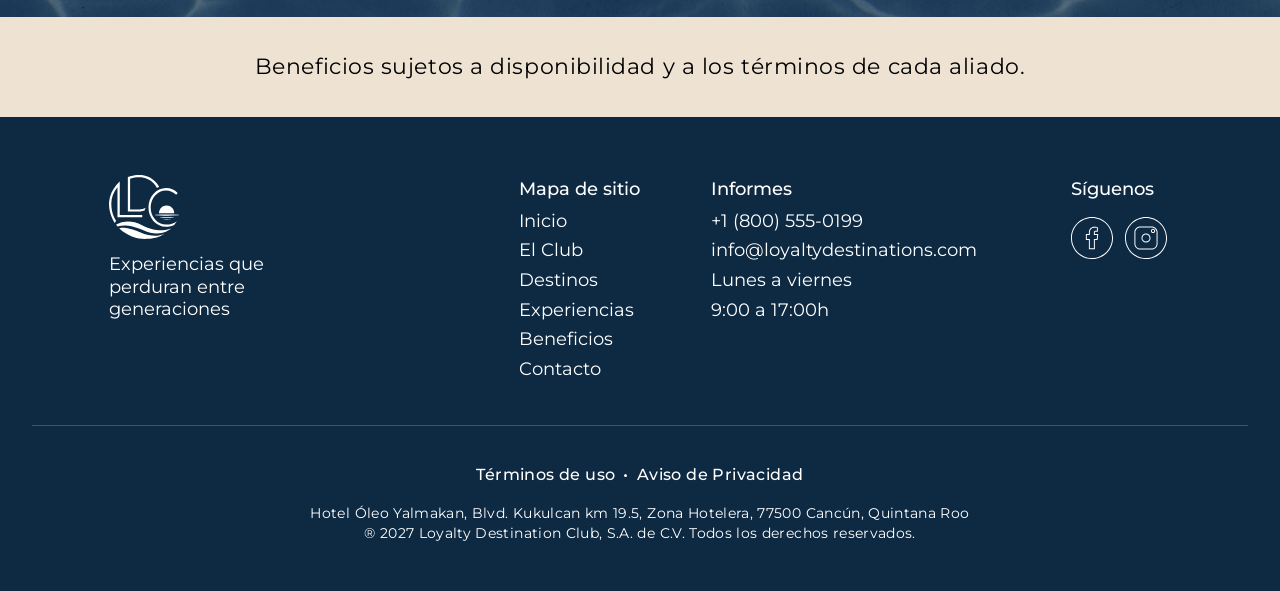
==== commit 724b2649: "feature: Nueva landing de destinos" ====
--- a/beneficios.html
+++ b/beneficios.html
@@ -50,7 +50,7 @@
           <ul>
             <li><a href="index.html">Inicio</a></li>
             <li><a href="el-club.html">El Club</a></li>
-            <li><a href="hoteles.html">Hoteles</a></li>
+            <li><a href="destinos.html">Destinos</a></li>
             <li><a href="experiencias.html">Experiencias</a></li>
             <li><a href="beneficios.html" aria-current="page">Beneficios</a></li>
             <li><a href="contacto.html">Contacto</a></li>
@@ -233,7 +233,7 @@
           <ul class="footer-enlaces">
             <li><a href="index.html">Inicio</a></li>
             <li><a href="el-club.html">El Club</a></li>
-            <li><a href="hoteles.html">Hoteles</a></li>
+            <li><a href="destinos.html">Destinos</a></li>
             <li><a href="experiencias.html">Experiencias</a></li>
             <li><a href="beneficios.html">Beneficios</a></li>
             <li><a href="contacto.html">Contacto</a></li>
--- a/css/general.css
+++ b/css/general.css
@@ -330,6 +330,10 @@
   object-fit: cover;
 }
 
+.hero--experiences{
+  margin-bottom: 55px;
+}
+
 .hero__overlay {
   background: linear-gradient(180deg, #102844 0%, #03080e00 100%);
   opacity: 0.59;
@@ -356,6 +360,11 @@
   font-weight: 500;
   line-height: 24px;
   letter-spacing: 0.035em;
+}
+
+.hero__description__large {
+  width: 26%;
+  margin: 40px auto;
 }
 
 .hero__actions {
